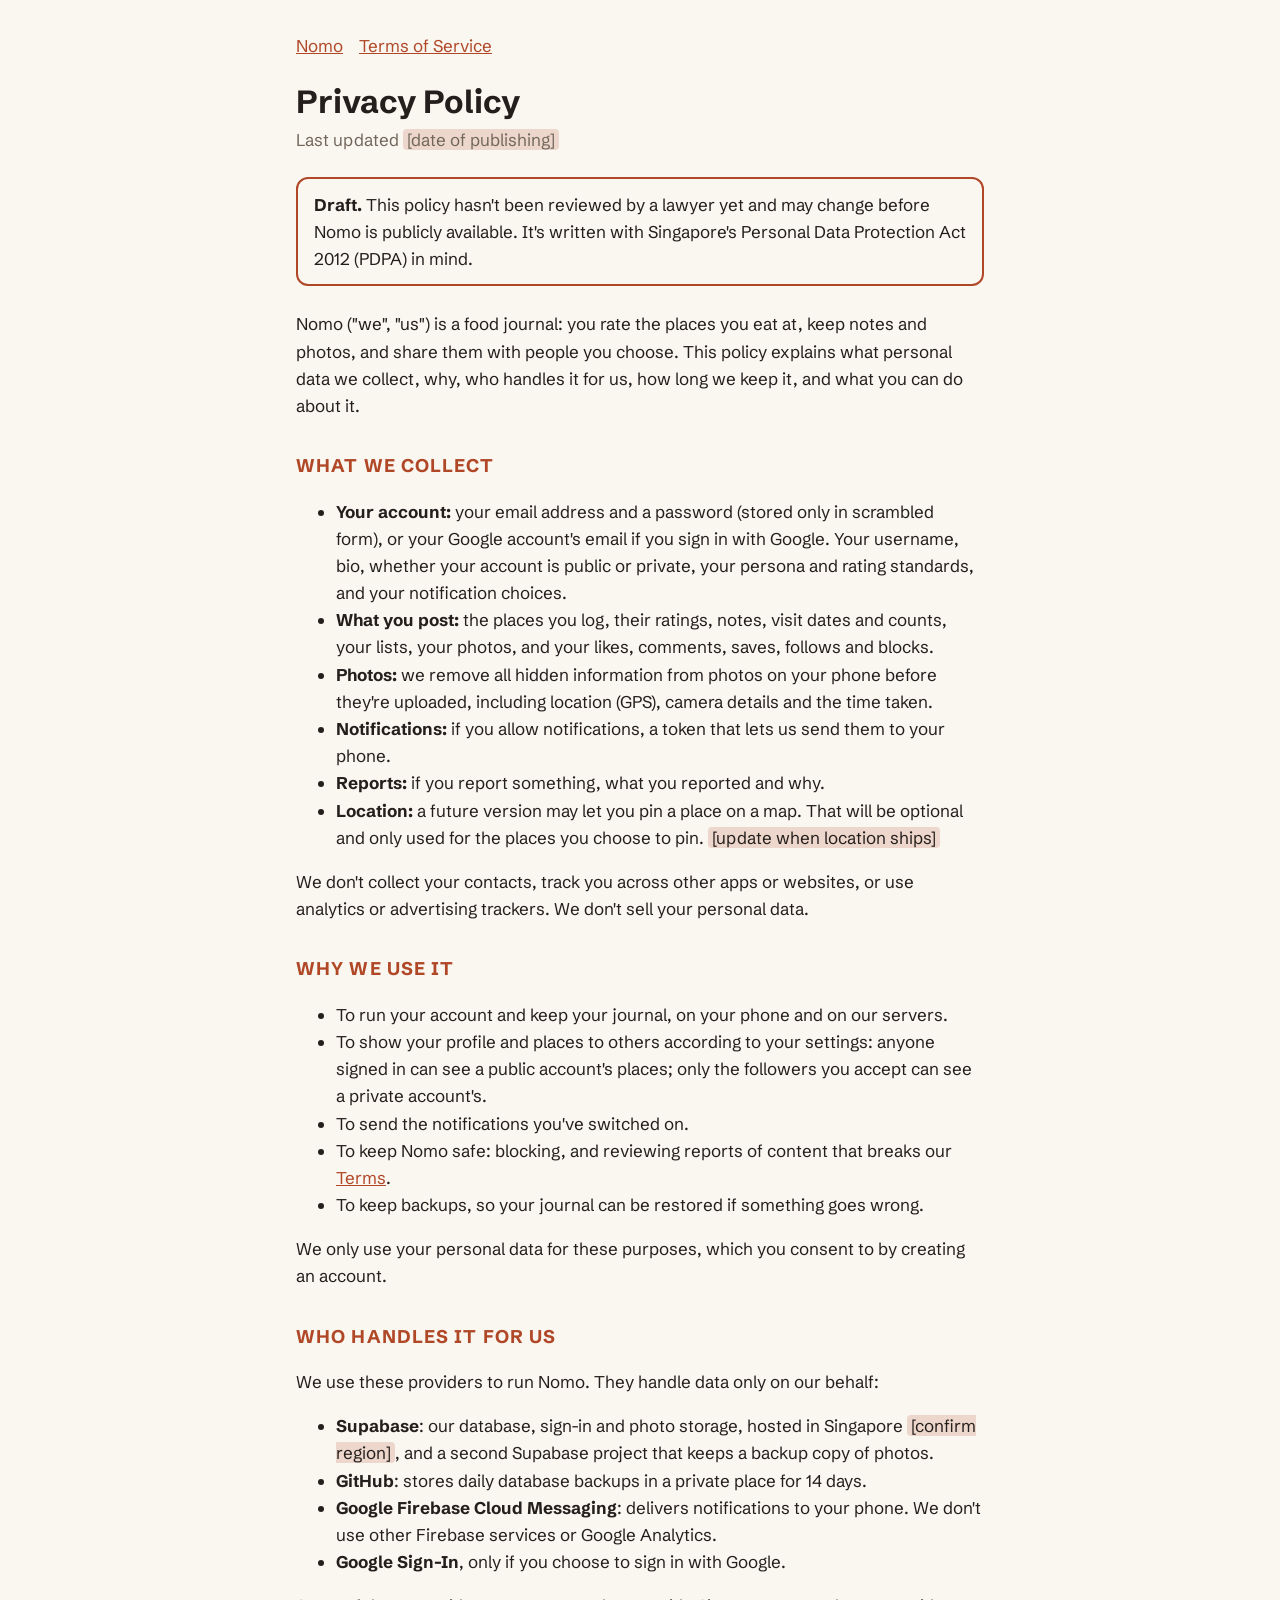
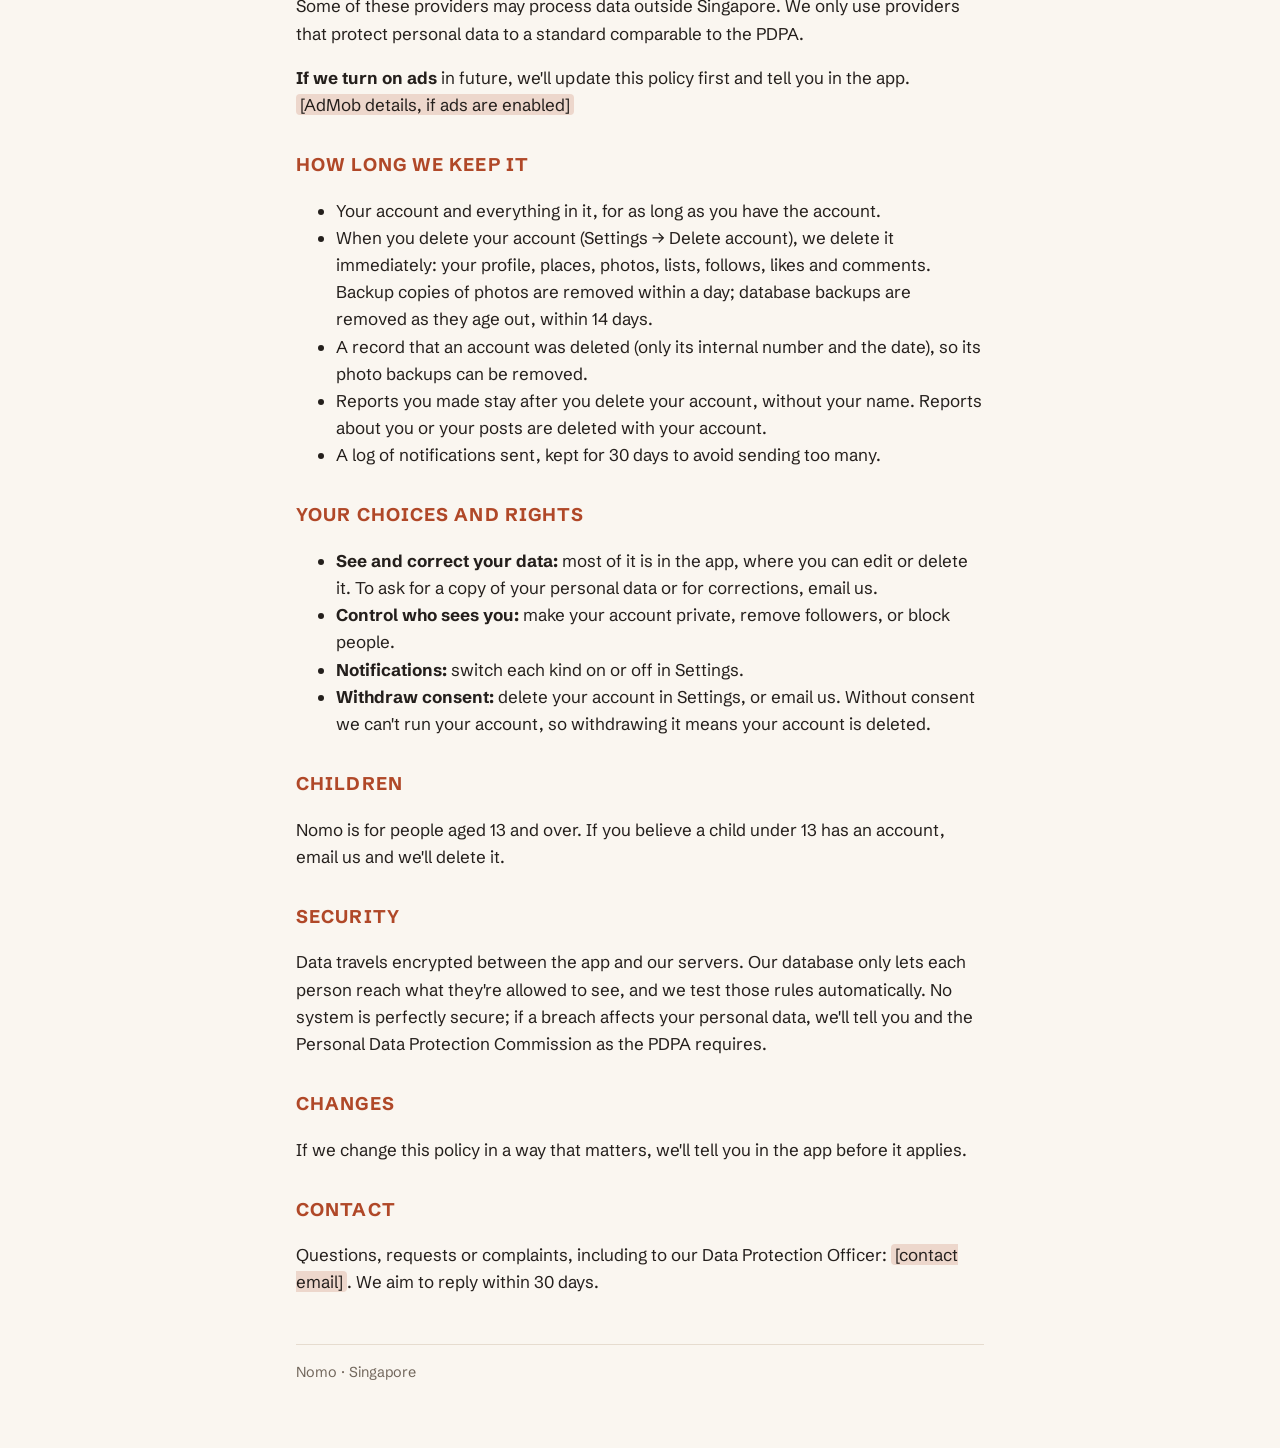
==== privacy/index.html @ 1c67de24 "Stage 2.7: onboarding and draft legal pages New accounts go through terms (13+), username, how ratin" ====
<!doctype html>
<html lang="en">
<head>
  <meta charset="utf-8">
  <meta name="viewport" content="width=device-width, initial-scale=1">
  <title>Privacy Policy</title>
  <link rel="preconnect" href="https://fonts.googleapis.com">
  <link rel="stylesheet" href="https://fonts.googleapis.com/css2?family=Schibsted+Grotesk:ital,wght@0,400;0,700;1,400&display=swap">
  <link rel="stylesheet" href="../style.css">
</head>
<body>
<main>
  <nav><a href="../">Nomo</a><a href="../terms/">Terms of Service</a></nav>
  <h1>Privacy Policy</h1>
  <p class="meta">Last updated <span class="todo">[date of publishing]</span></p>

  <div class="draft">
    <strong>Draft.</strong> This policy hasn't been reviewed by a lawyer yet and may change before
    Nomo is publicly available. It's written with Singapore's Personal Data Protection Act 2012 (PDPA)
    in mind.
  </div>

  <p>
    Nomo ("we", "us") is a food journal: you rate the places you eat at, keep notes and photos, and
    share them with people you choose. This policy explains what personal data we collect, why, who
    handles it for us, how long we keep it, and what you can do about it.
  </p>

  <h2>What we collect</h2>
  <ul>
    <li><strong>Your account:</strong> your email address and a password (stored only in scrambled
      form), or your Google account's email if you sign in with Google. Your username, bio, whether
      your account is public or private, your persona and rating standards, and your notification
      choices.</li>
    <li><strong>What you post:</strong> the places you log, their ratings, notes, visit dates and
      counts, your lists, your photos, and your likes, comments, saves, follows and blocks.</li>
    <li><strong>Photos:</strong> we remove all hidden information from photos on your phone before
      they're uploaded, including location (GPS), camera details and the time taken.</li>
    <li><strong>Notifications:</strong> if you allow notifications, a token that lets us send them to
      your phone.</li>
    <li><strong>Reports:</strong> if you report something, what you reported and why.</li>
    <li><strong>Location:</strong> a future version may let you pin a place on a map. That will be
      optional and only used for the places you choose to pin. <span class="todo">[update when
      location ships]</span></li>
  </ul>
  <p>
    We don't collect your contacts, track you across other apps or websites, or use analytics or
    advertising trackers. We don't sell your personal data.
  </p>

  <h2>Why we use it</h2>
  <ul>
    <li>To run your account and keep your journal, on your phone and on our servers.</li>
    <li>To show your profile and places to others according to your settings: anyone signed in can
      see a public account's places; only the followers you accept can see a private account's.</li>
    <li>To send the notifications you've switched on.</li>
    <li>To keep Nomo safe: blocking, and reviewing reports of content that breaks our
      <a href="../terms/">Terms</a>.</li>
    <li>To keep backups, so your journal can be restored if something goes wrong.</li>
  </ul>
  <p>We only use your personal data for these purposes, which you consent to by creating an account.</p>

  <h2>Who handles it for us</h2>
  <p>We use these providers to run Nomo. They handle data only on our behalf:</p>
  <ul>
    <li><strong>Supabase</strong>: our database, sign-in and photo storage, hosted in Singapore
      <span class="todo">[confirm region]</span>, and a second Supabase project that keeps a backup
      copy of photos.</li>
    <li><strong>GitHub</strong>: stores daily database backups in a private place for 14 days.</li>
    <li><strong>Google Firebase Cloud Messaging</strong>: delivers notifications to your phone. We
      don't use other Firebase services or Google Analytics.</li>
    <li><strong>Google Sign-In</strong>, only if you choose to sign in with Google.</li>
  </ul>
  <p>
    Some of these providers may process data outside Singapore. We only use providers that protect
    personal data to a standard comparable to the PDPA.
  </p>
  <p>
    <strong>If we turn on ads</strong> in future, we'll update this policy first and tell you in the
    app. <span class="todo">[AdMob details, if ads are enabled]</span>
  </p>

  <h2>How long we keep it</h2>
  <ul>
    <li>Your account and everything in it, for as long as you have the account.</li>
    <li>When you delete your account (Settings → Delete account), we delete it immediately:
      your profile, places, photos, lists, follows, likes and comments. Backup copies of photos are
      removed within a day; database backups are removed as they age out, within 14 days.</li>
    <li>A record that an account was deleted (only its internal number and the date), so its photo
      backups can be removed.</li>
    <li>Reports you made stay after you delete your account, without your name. Reports about you
      or your posts are deleted with your account.</li>
    <li>A log of notifications sent, kept for 30 days to avoid sending too many.</li>
  </ul>

  <h2>Your choices and rights</h2>
  <ul>
    <li><strong>See and correct your data:</strong> most of it is in the app, where you can edit or
      delete it. To ask for a copy of your personal data or for corrections, email us.</li>
    <li><strong>Control who sees you:</strong> make your account private, remove followers, or block
      people.</li>
    <li><strong>Notifications:</strong> switch each kind on or off in Settings.</li>
    <li><strong>Withdraw consent:</strong> delete your account in Settings, or email us. Without
      consent we can't run your account, so withdrawing it means your account is deleted.</li>
  </ul>

  <h2>Children</h2>
  <p>Nomo is for people aged 13 and over. If you believe a child under 13 has an account, email us and
    we'll delete it.</p>

  <h2>Security</h2>
  <p>
    Data travels encrypted between the app and our servers. Our database only lets each person reach
    what they're allowed to see, and we test those rules automatically. No system is perfectly
    secure; if a breach affects your personal data, we'll tell you and the Personal Data Protection
    Commission as the PDPA requires.
  </p>

  <h2>Changes</h2>
  <p>If we change this policy in a way that matters, we'll tell you in the app before it applies.</p>

  <h2>Contact</h2>
  <p>
    Questions, requests or complaints, including to our Data Protection Officer:
    <span class="todo">[contact email]</span>. We aim to reply within 30 days.
  </p>

  <footer>Nomo · Singapore</footer>
</main>
</body>
</html>
---- style.css ----
:root {
  --paper: #FAF6F0;
  --ink: #241F1C;
  --rust: #B04828;
  --muted: #72675C;
  --rule: #E6DCCF;
  color-scheme: light dark;
}
@media (prefers-color-scheme: dark) {
  :root {
    --paper: #1C1815;
    --ink: #F1E9DF;
    --rust: #E58A68;
    --muted: #B3A698;
    --rule: #3A322C;
  }
}
* { box-sizing: border-box; }
body {
  margin: 0;
  background: var(--paper);
  color: var(--ink);
  font: 17px/1.6 "Schibsted Grotesk", system-ui, -apple-system, "Segoe UI", Roboto, sans-serif;
}
main { max-width: 720px; margin: 0 auto; padding: 32px 16px 64px; }
h1 { font-size: 2rem; line-height: 1.2; margin: 0 0 4px; }
h2 { font-size: 1.15rem; margin: 2rem 0 0.4rem; color: var(--rust); text-transform: uppercase; letter-spacing: 0.06em; }
p, li { max-width: 68ch; }
a { color: var(--rust); }
.meta { color: var(--muted); margin: 0 0 1.5rem; }
.draft {
  border: 2px solid var(--rust);
  border-radius: 12px;
  padding: 12px 16px;
  margin: 0 0 1.5rem;
}
.todo { background: color-mix(in srgb, var(--rust) 18%, transparent); padding: 0 4px; border-radius: 4px; }
nav { margin-bottom: 1.5rem; }
nav a { margin-right: 1rem; }
footer { margin-top: 3rem; padding-top: 1rem; border-top: 1px solid var(--rule); color: var(--muted); font-size: 0.9rem; }
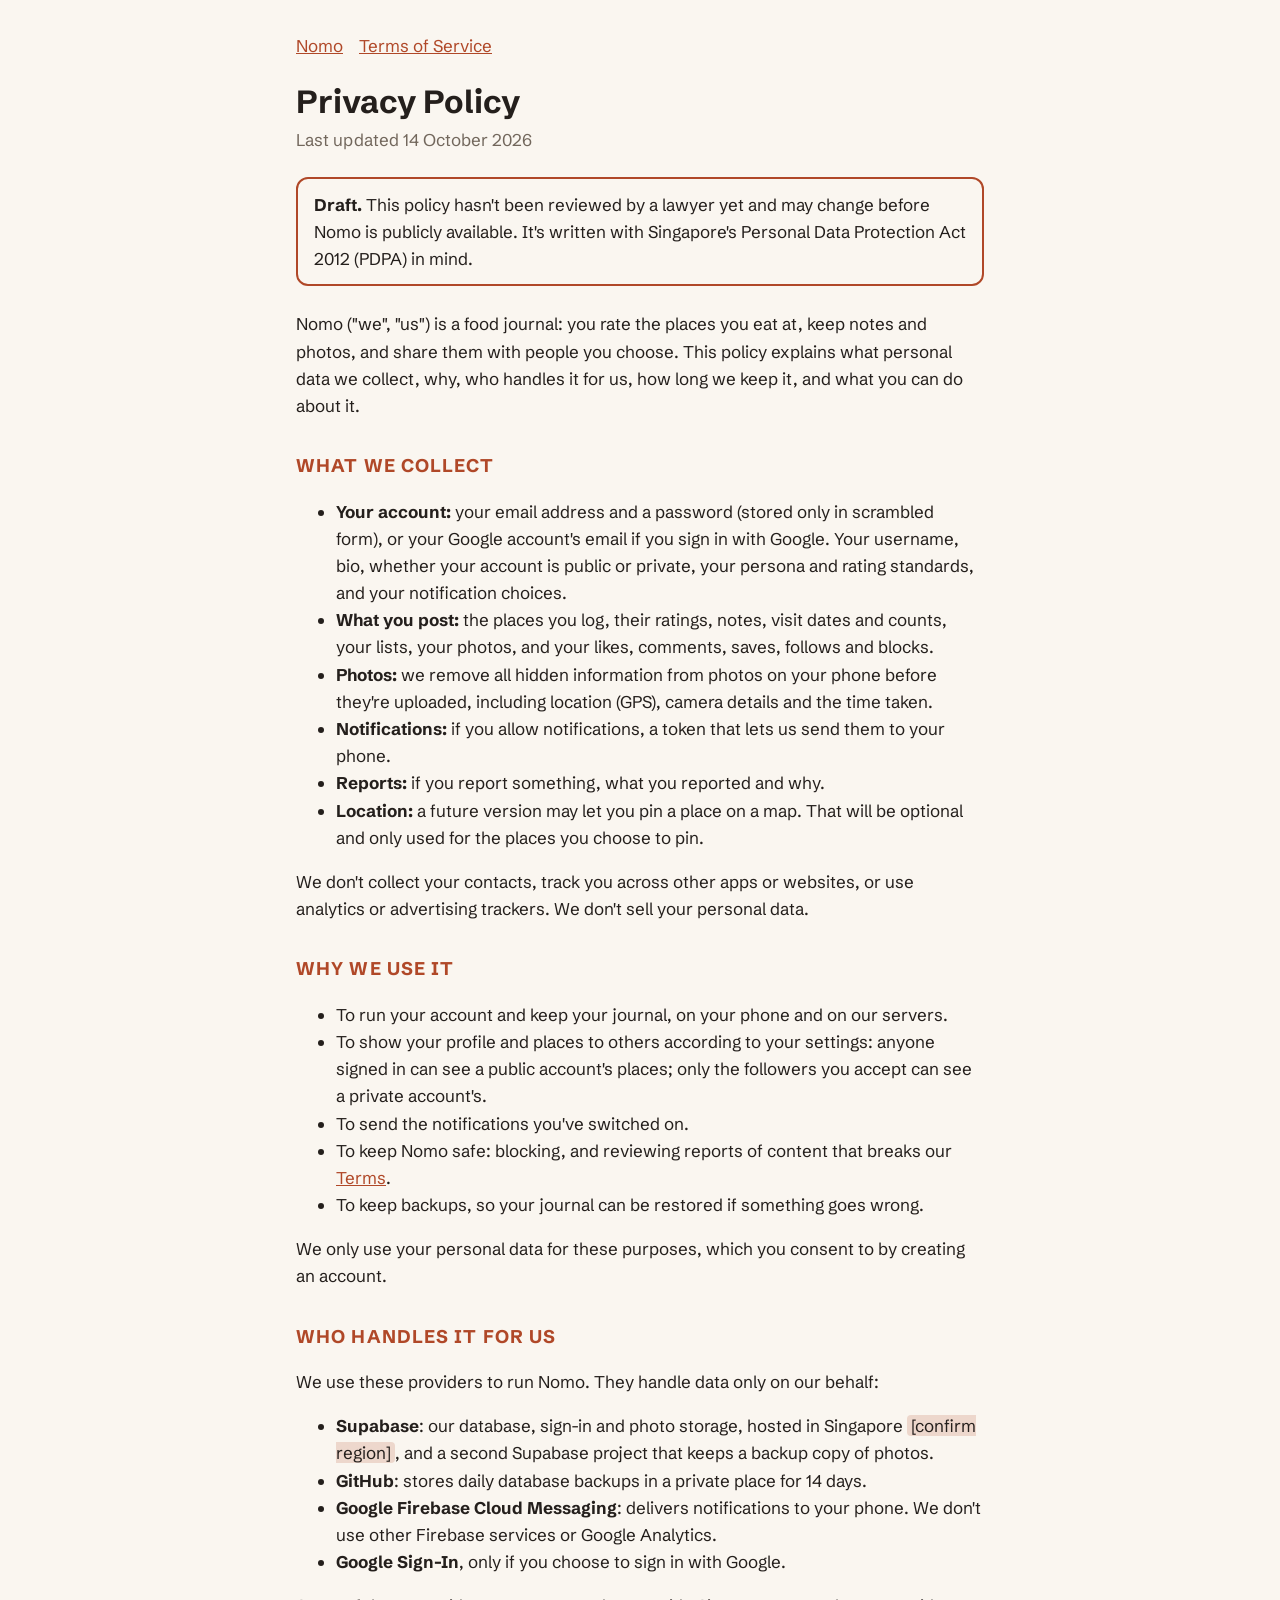
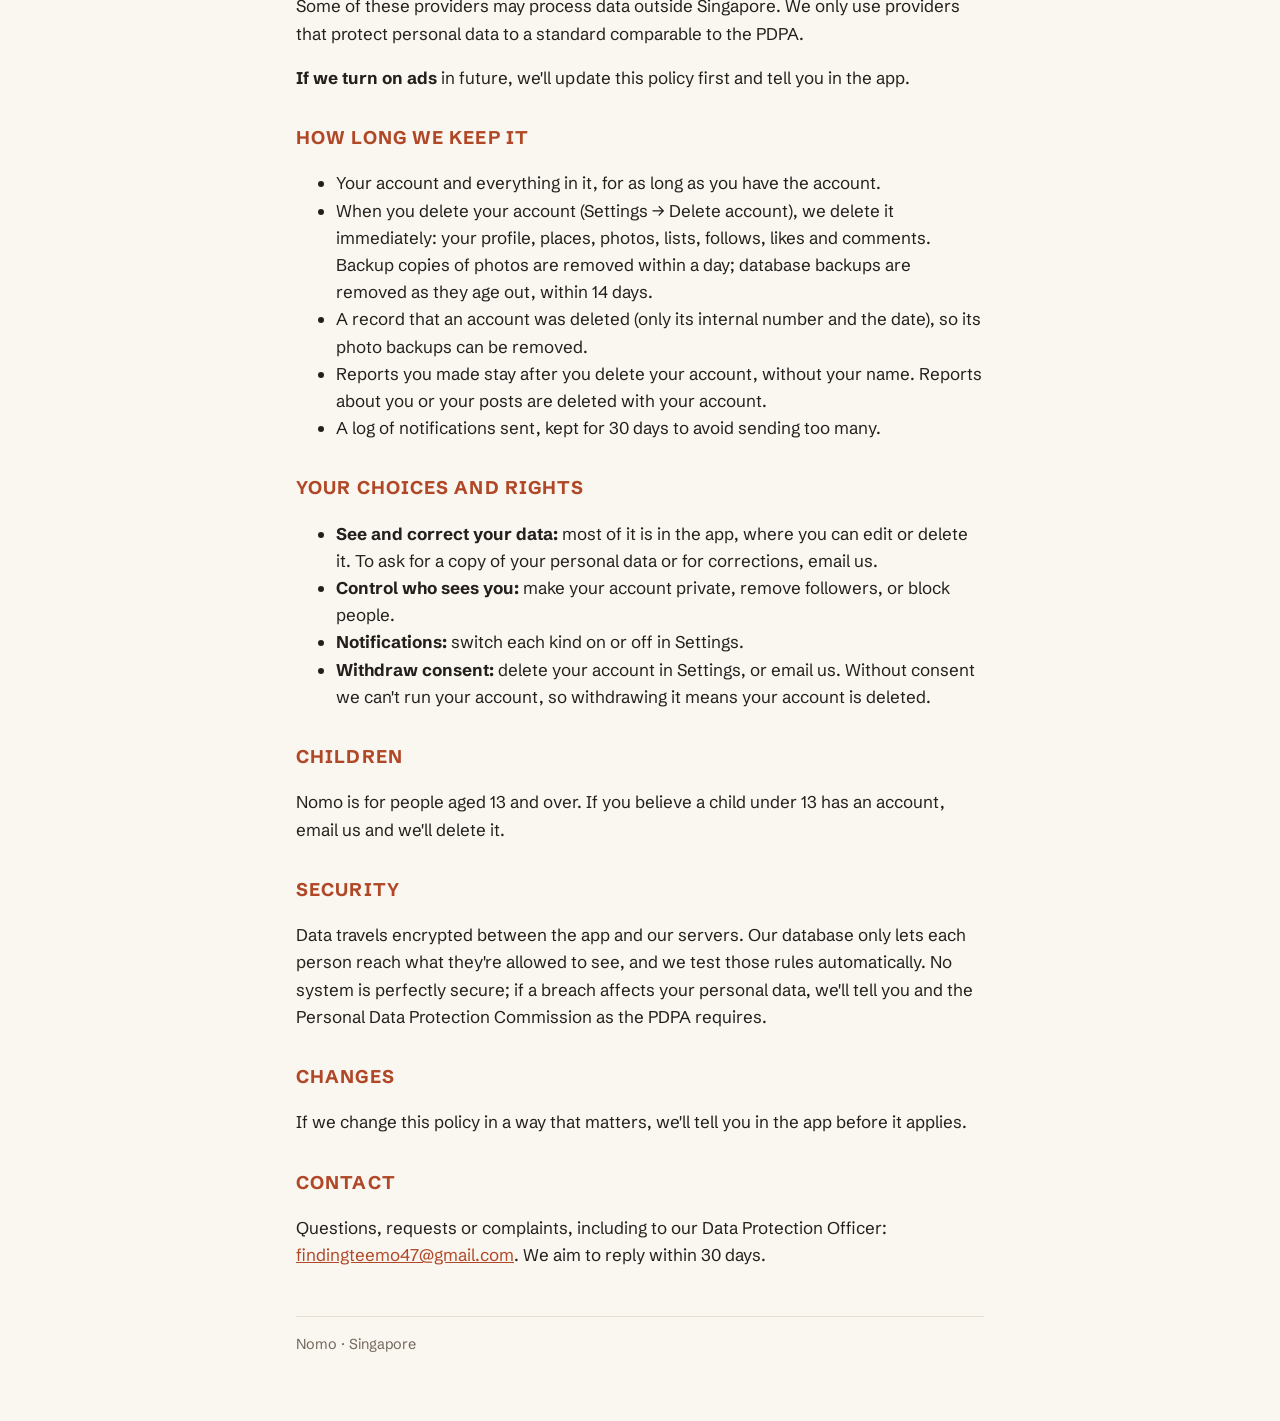
==== commit 5119d504: "Legal pages: contact email, name and date Co-Authored-By: Claude Opus 5.5 <noreply@anthropic.com>" ====
--- a/privacy/index.html
+++ b/privacy/index.html
@@ -12,7 +12,7 @@
 <main>
   <nav><a href="../">Nomo</a><a href="../terms/">Terms of Service</a></nav>
   <h1>Privacy Policy</h1>
-  <p class="meta">Last updated <span class="todo">[date of publishing]</span></p>
+  <p class="meta">Last updated 14 October 2026</p>
 
   <div class="draft">
     <strong>Draft.</strong> This policy hasn't been reviewed by a lawyer yet and may change before
@@ -40,8 +40,7 @@
       your phone.</li>
     <li><strong>Reports:</strong> if you report something, what you reported and why.</li>
     <li><strong>Location:</strong> a future version may let you pin a place on a map. That will be
-      optional and only used for the places you choose to pin. <span class="todo">[update when
-      location ships]</span></li>
+      optional and only used for the places you choose to pin.</li>
   </ul>
   <p>
     We don't collect your contacts, track you across other apps or websites, or use analytics or
@@ -77,7 +76,7 @@
   </p>
   <p>
     <strong>If we turn on ads</strong> in future, we'll update this policy first and tell you in the
-    app. <span class="todo">[AdMob details, if ads are enabled]</span>
+    app.
   </p>
 
   <h2>How long we keep it</h2>
@@ -122,7 +121,7 @@
   <h2>Contact</h2>
   <p>
     Questions, requests or complaints, including to our Data Protection Officer:
-    <span class="todo">[contact email]</span>. We aim to reply within 30 days.
+    <a href="mailto:findingteemo47@gmail.com">findingteemo47@gmail.com</a>. We aim to reply within 30 days.
   </p>
 
   <footer>Nomo · Singapore</footer>
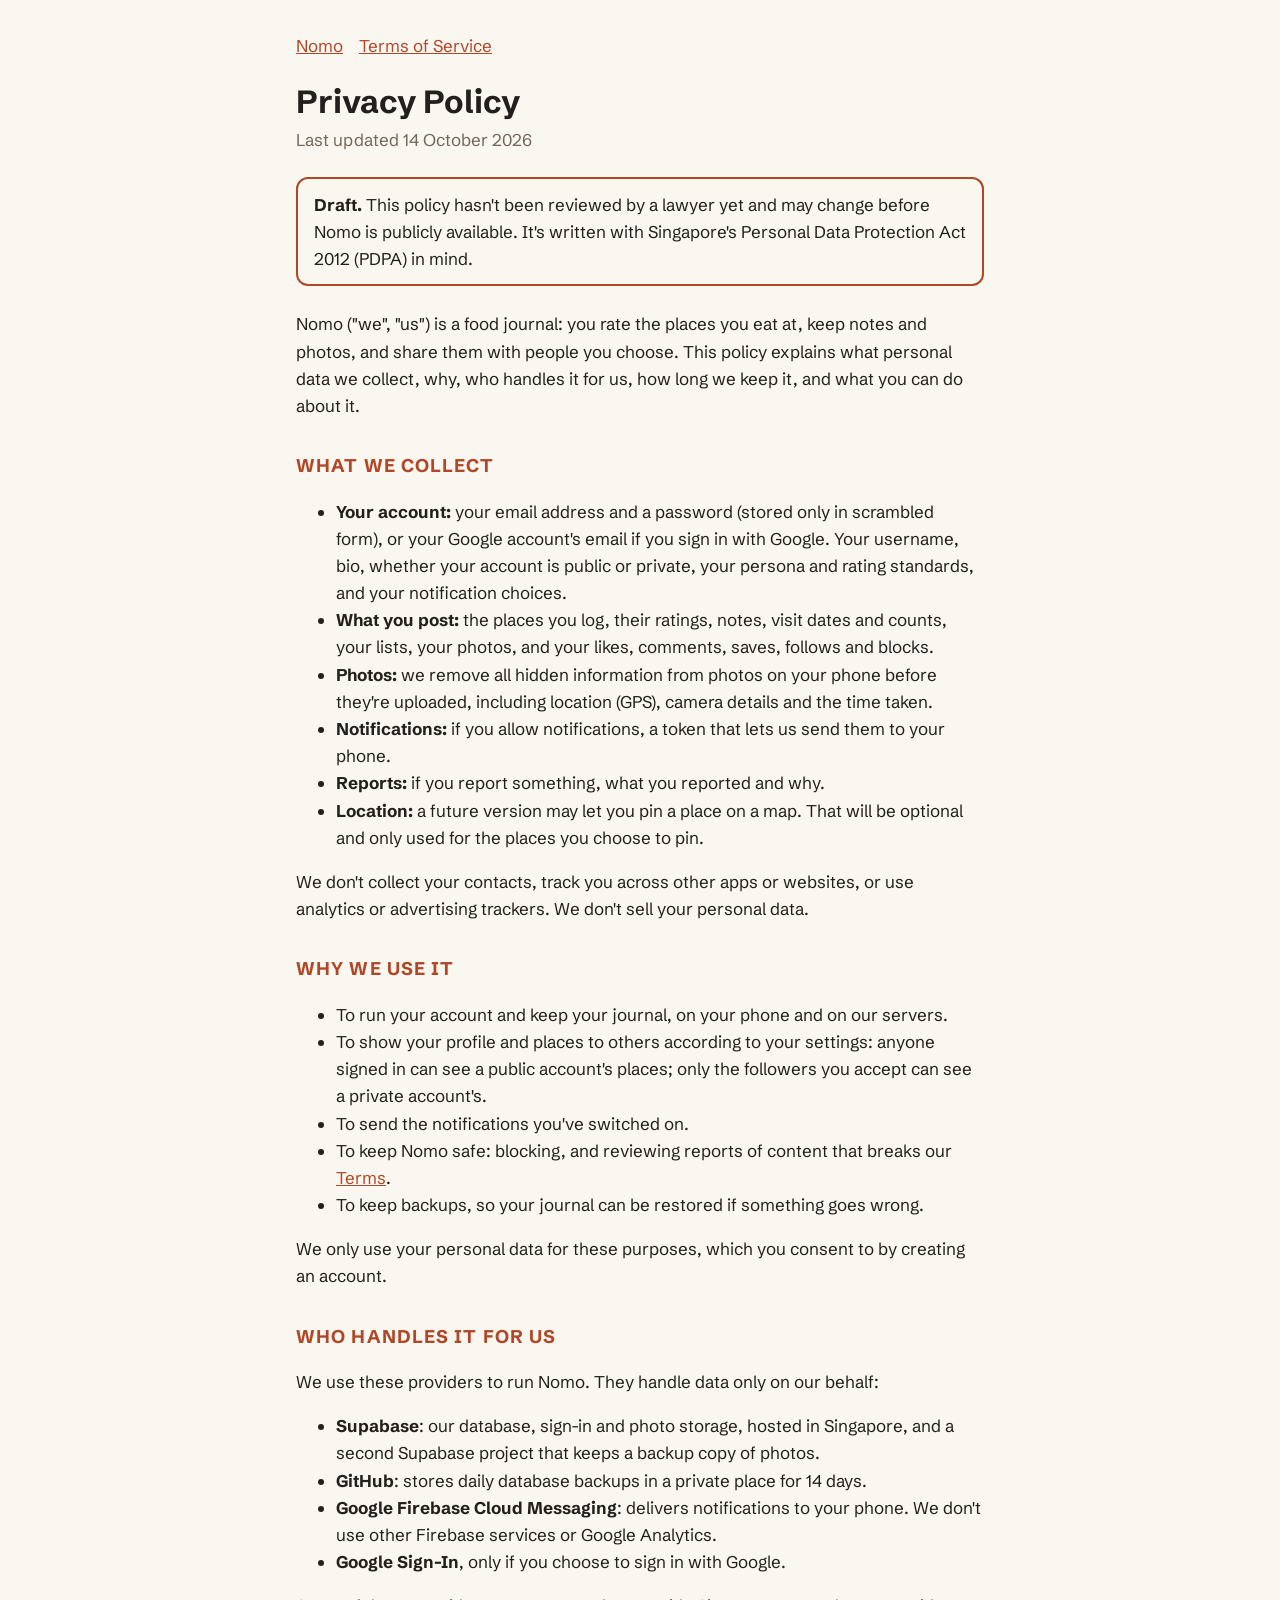
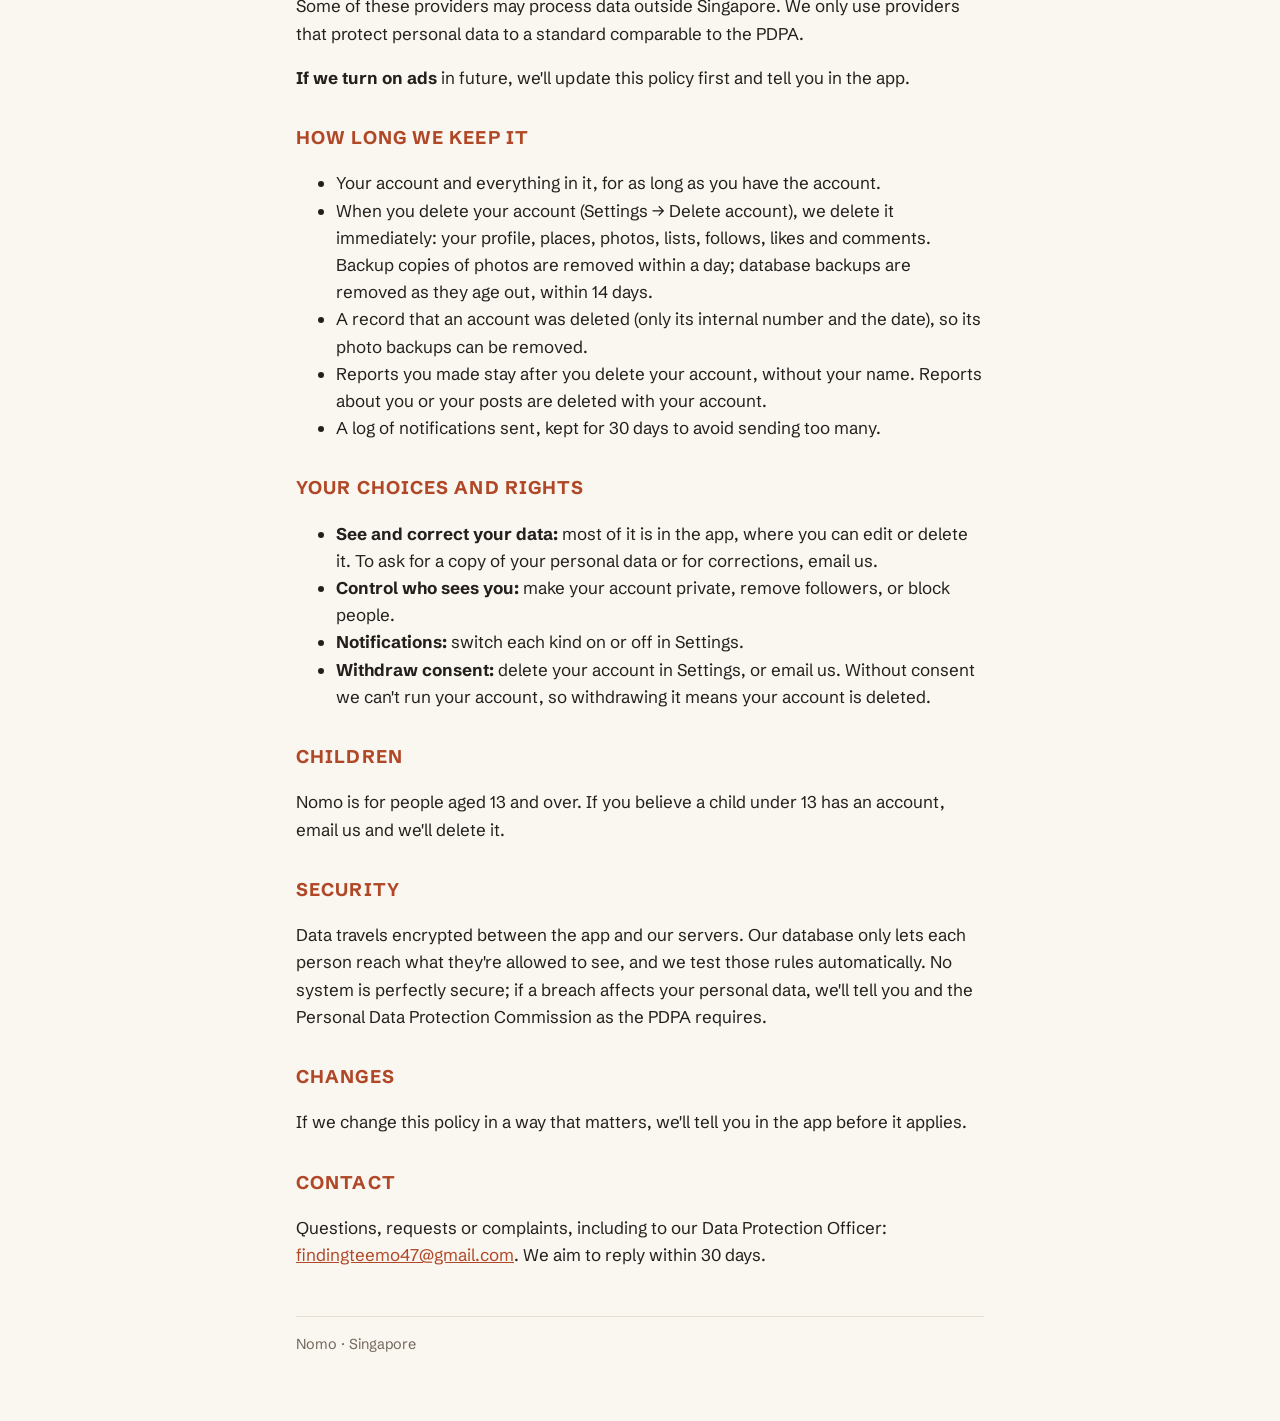
==== commit ec12130c: "Legal pages: region confirmed (Singapore) Co-Authored-By: Claude Opus 5.5 <noreply@anthropic.com>" ====
--- a/privacy/index.html
+++ b/privacy/index.html
@@ -62,8 +62,7 @@
   <h2>Who handles it for us</h2>
   <p>We use these providers to run Nomo. They handle data only on our behalf:</p>
   <ul>
-    <li><strong>Supabase</strong>: our database, sign-in and photo storage, hosted in Singapore
-      <span class="todo">[confirm region]</span>, and a second Supabase project that keeps a backup
+    <li><strong>Supabase</strong>: our database, sign-in and photo storage, hosted in Singapore, and a second Supabase project that keeps a backup
       copy of photos.</li>
     <li><strong>GitHub</strong>: stores daily database backups in a private place for 14 days.</li>
     <li><strong>Google Firebase Cloud Messaging</strong>: delivers notifications to your phone. We
